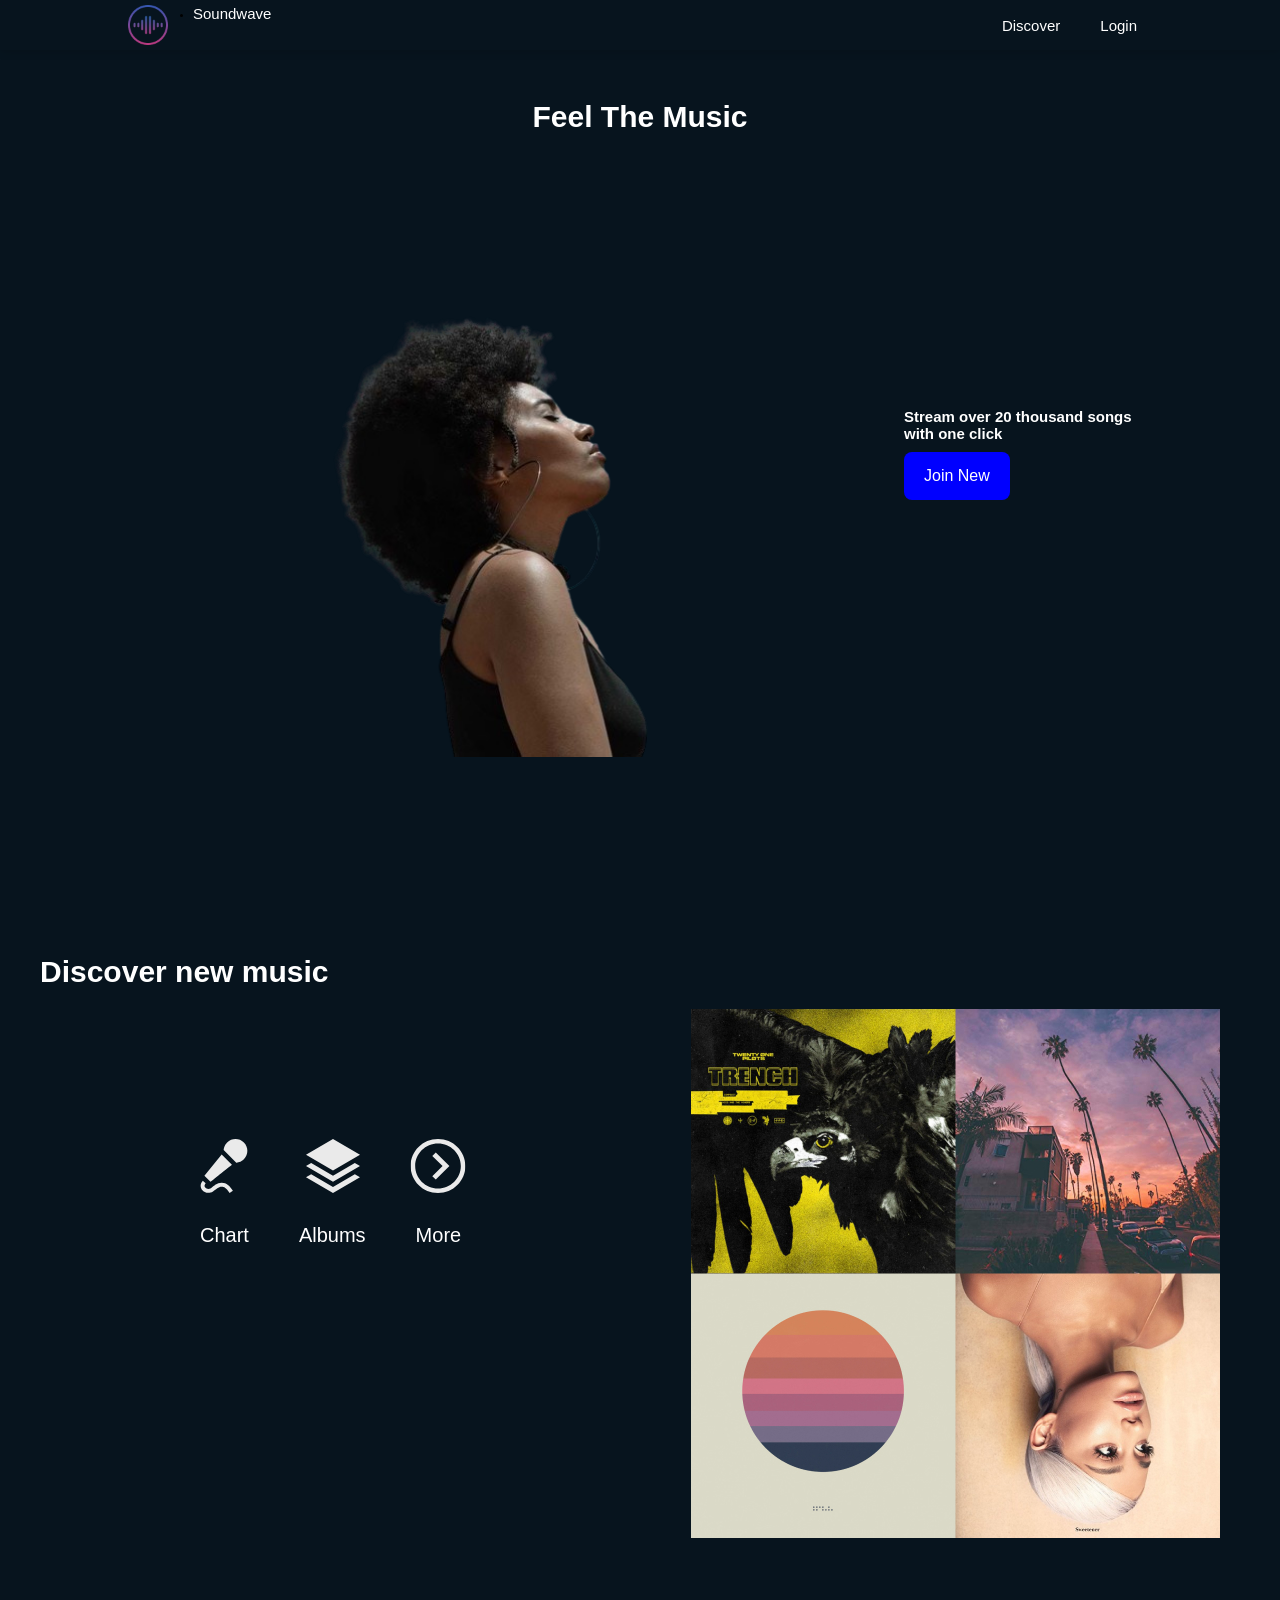
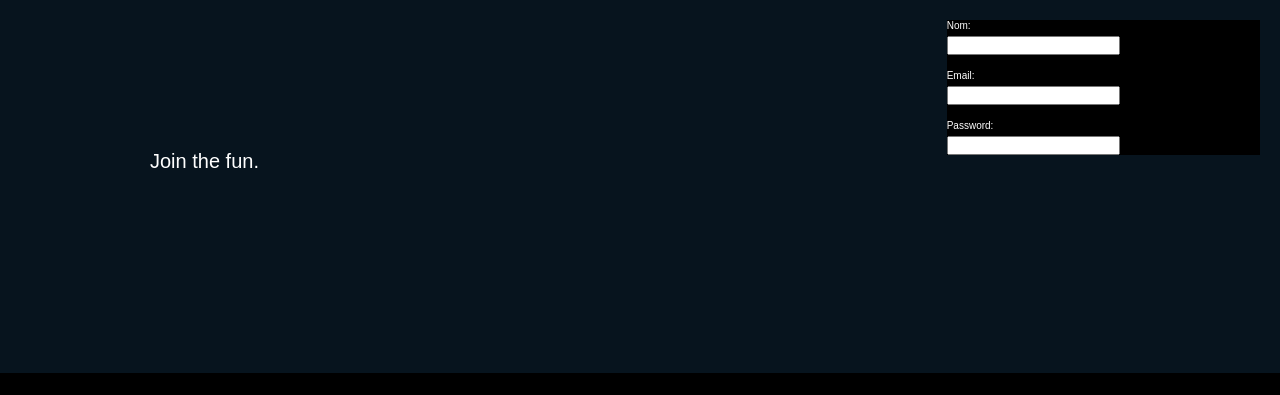
==== index.html @ 3f5ed32d "second commit" ====
<!DOCTYPE html>
<html lang="en">
<head>
    <meta charset="UTF-8">
    <meta name="viewport" content="width=device-width, initial-scale=1.0">
    <title>maquette responsive</title>
    <link rel="stylesheet" href="style.css">
</head>
<body>
    
    <header>
        <div class="logo">
            <img src="images/logo.png" alt="logo"> 
            <ul class="Soundwave">
                <li><a href="#" >Soundwave</a></li>
            </ul>
           
        </div>
        <ul class="menu">
            <li><a href="#acceuil">Discover</a></li>
            <li><a href="#espace">Login</a></li>
        </ul>
    </header>
    
    <!-- Pages 1 -->

    <section id="aboutes_us">
        <h2 class="titles">Feel The Music</h2>
        <div class="aboutu">
            <div class="left">
                <img src="images/img-removebg-preview.png">
            </div>
            <div class="right">
                <h3>Stream over 20 thousand songs with one click</h3>
                <button class="custom-button">Join New</button>
            </div>
        </div>
   </section>

   <!-- section Music -->

   <section class="content-section">
    <h2 class="title">Discover new music</h2>
    <div class="container">
        <div class="left">
           
            <div class="icon-description">
                <span class="icon"><img src="images/microphone (2).svg"></span>
                <p class="description">Chart</p>
            </div>
            <div class="icon-description">
                <span class="icon"><img src="images/albums (2).svg"></span>
                <p class="description">Albums</p>
            </div>
            <div class="icon-description">
                <span class="icon"><img src="images/more.svg"></span>
                <p class="description">More</p>
            </div>
        </div>
        <div class="right">
            <img src="images/covers.jpg">
        </div>
    </div>
</section>
 
<!-- Join the fun -->

<div class="container">
    <div class="left">
        <p>Join the fun.</p>
    </div>
    <div class="right">
        <form class="vos">
            <div class="input-group">
                <label for="name">Nom:</label>
                <input type="text" id="name" name="name">
            </div>
            <div class="input-group">
                <label for="email">Email:</label>
                <input type="email" id="email" name="email">
            </div>
            <div class="input-group">
                <label for="password">Password:</label>
                <input type="password" id="password" name="password">
            </div>
        </form>
    </div>
</div>

<section>
<footer class="foote">
    <div class="footer">
        <p>About Us</p>
        <p>Contact</p>
        </div>
        <div class="reseaux">
        <p>Twitter</p>
        <p>Facebook</p>
    </div>
</footer>
</section>
</body>
</html>
---- style.css ----
*{
   
     margin: 0; 
    padding: 0;
    box-sizing: border-box;
     font-family: 'Pappins' , sans-serif; 
}

body{
    overflow-x: hidden;
    padding: 0;
    margin: 0;
}
section {
    margin-top: 50px;
}
body {
    position: relative;
    background-color: #07141e;
}
html {
    scroll-behavior: smooth;
    font-size: 62.5%;
}




header {
    display: flex;
    align-items: center;
    justify-content: space-between;
    height: 50px;
    padding: 0 10%;
    position: fixed;
    top: 0;
    left: 0;
    right: 0;
    box-shadow: 0 0 10px rgba(0,0,0,0.2);  
    z-index: 10;
}

/* Menu  */

.menu li:last-of-type a {
    color: white; 
    
}


.custom-button {
    background-color: blue;
    color: white;
    border: none;
    padding: 15px 20px;
    font-size: 16px;
    cursor: pointer;
    border-radius: 8px;
    text-align: center;
    
}

.custom-button:hover {
    background-color: darkblue;
}




.logo img {
    width: 40px;
    margin-right: 25px;
    
}
.logo{
    display: flex;
}
.menu {
    display: flex;
    gap: 10px; /*  écart entre les éléments du menu */
}

.menu li {
   margin: 0 15px;
   list-style: none;
   color: white;
}
.menu li a {
     font-size: 15px; 
    text-decoration: 0; 
     color: #999; 
     position: relative; 
     color: white;
}

.Soundwave li a{
    color: #ffffff;
    font-size: 15px;
    text-decoration: none;
}
/* Page1 */


#aboutes_us {
    display: flex;
    align-items: center;
    height: calc(100vh - 50px);
    flex-direction: column;
    padding: 50px 10%;
    width: 100%;
}
.aboutu {
    display: flex;
    align-items: center;
    width: 100%;
    justify-content: space-between;
    height: 70vh;
}
.aboutu .left {
     width: 40%;
     display: flex;
     align-items: center;
     justify-content: center;
     height: 100vh;
}
.aboutu .left img {
    width: 90%;
}
.titles{
    font-size: 30px;
    color: #ffffff;
}
.aboutu .right {
    width: 60%;
}
.aboutu .right h3 {
    font-size:15px;
    margin: 10px 0;
    color: #ffffff;
}


/* section Music  */

.content-section {
    padding: 20px;
    background-color: #07141e;
    margin: 20px;
}

.container {
    display: flex;
    justify-content: space-between;
    align-items: flex-start;
}
.content-section h2{
   padding-top: 15px;
}

.left {
    display: flex;
    gap: 30px; 
}

.icon-description {
    display: flex;
    flex-direction: column;
    align-items: center;
    text-align: center;
}

.icon {
    font-size: 24px; 
    margin-bottom: 15px; 
}
.title{
    font-size: 30px;
    color: #ffffff;
}

.description {
    margin: 10px; 
    font-size: 25px; 
    color: #ffffff;
}

.right .image {
    width: 30px; 
    height: auto; 
}

@media (max-width: 768px) {
    .content {
        flex: 1 1 100%;
    }}


/* Join the fun */

.container {
    display: flex;
    justify-content: space-between;
}
.left {
    flex: 2;
    padding: 100px;
    margin: 50px;
}
.left p{
    color: #ffffff;
    text-align: center;
    font-size: 20px;
}
.right {
    flex: 1;
    padding: 20px;
}
.input-group {
    margin-bottom: 15px;
    border: blue;
    
    
   
}
.input-group label {
    display: block;
    margin-bottom: 5px;
    color: #ffffff;
}

.foote{
    display: flex;
    background-color: black;
    width: 300%;
    height: 300%;
}
.vos{
    background-color: black;
}
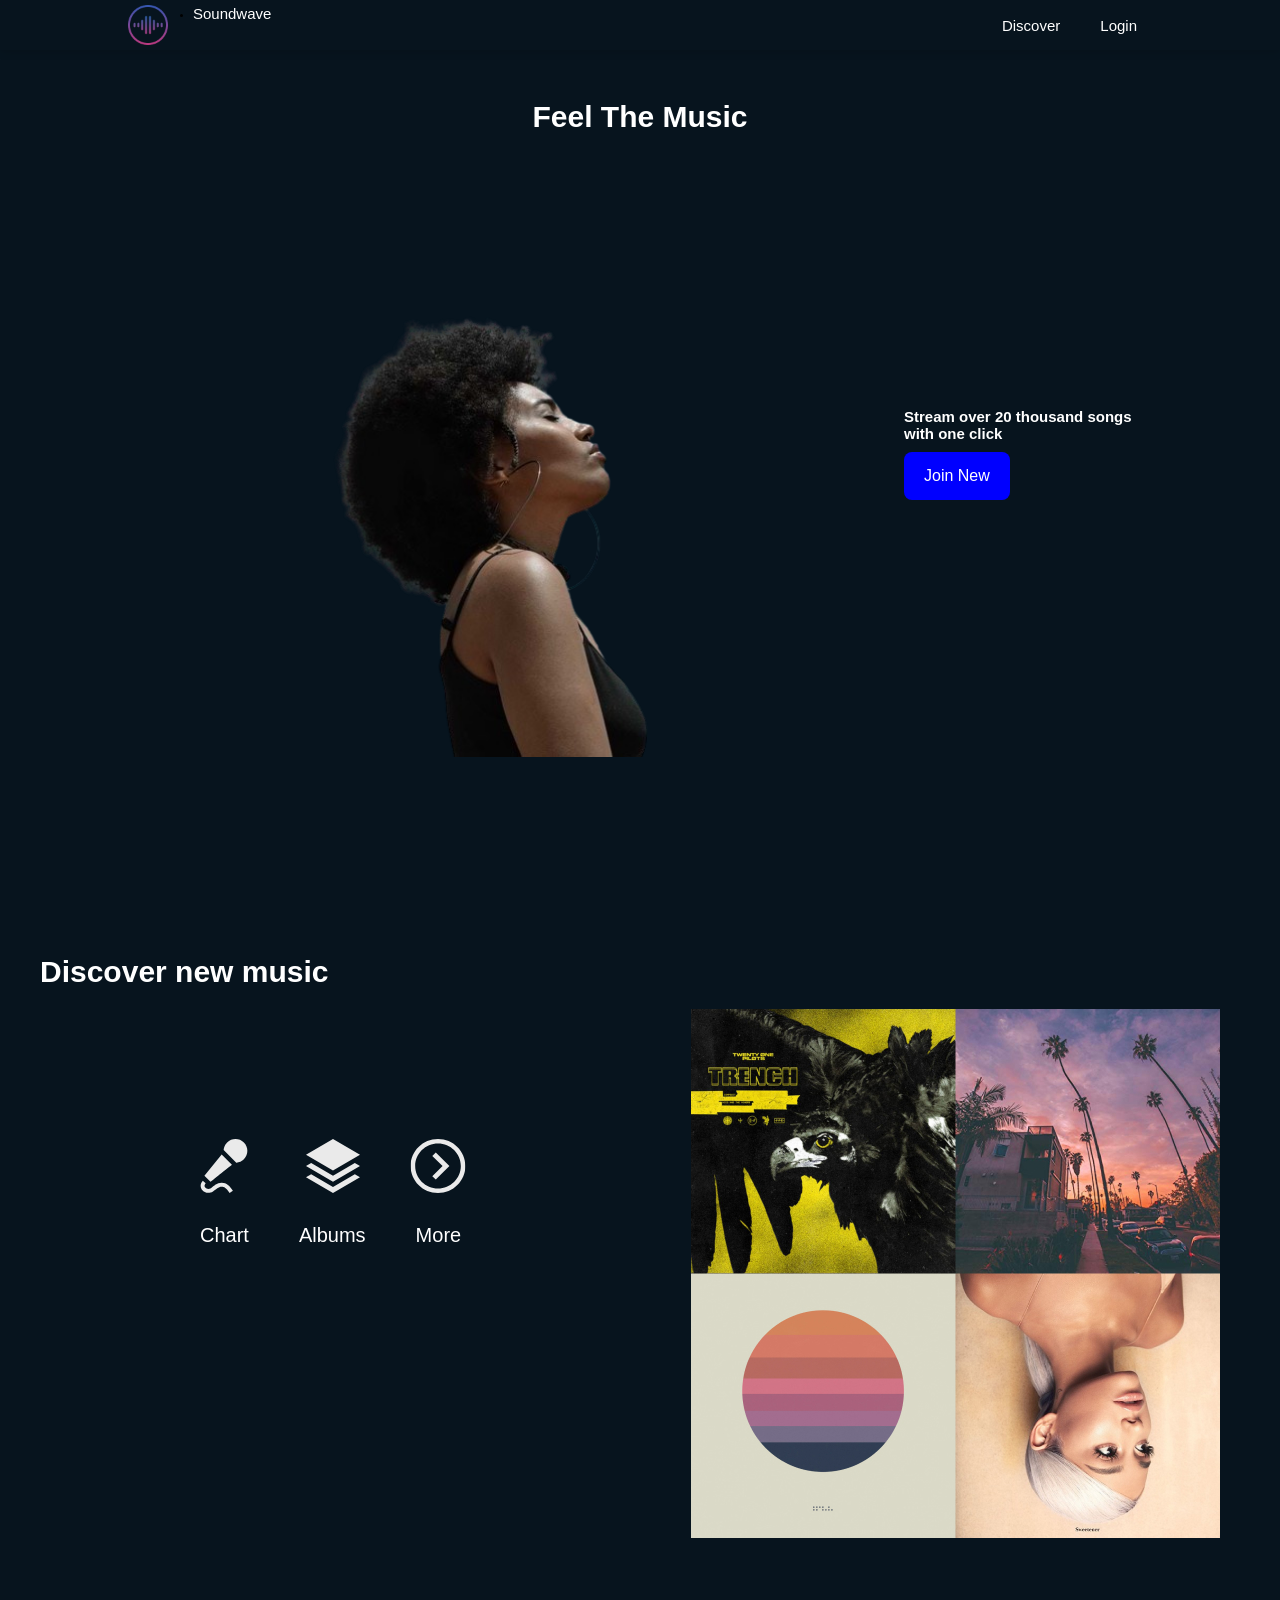
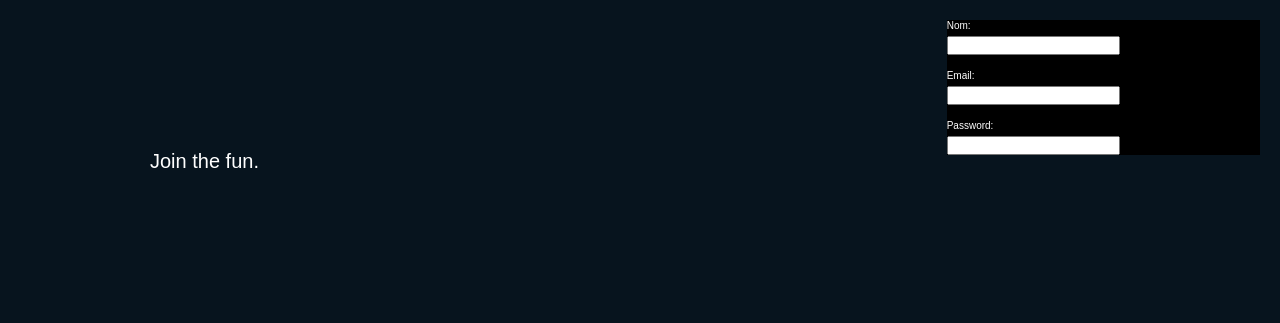
==== commit 85182cbe: "modifications" ====
--- a/index.html
+++ b/index.html
@@ -1,5 +1,5 @@
 <!DOCTYPE html>
-<html lang="en">
+<html lang="fr">
 <head>
     <meta charset="UTF-8">
     <meta name="viewport" content="width=device-width, initial-scale=1.0">
@@ -28,7 +28,7 @@
         <h2 class="titles">Feel The Music</h2>
         <div class="aboutu">
             <div class="left">
-                <img src="images/img-removebg-preview.png">
+                <img src="images/img-removebg-preview.png" alt="photo">
             </div>
             <div class="right">
                 <h3>Stream over 20 thousand songs with one click</h3>
@@ -45,20 +45,20 @@
         <div class="left">
            
             <div class="icon-description">
-                <span class="icon"><img src="images/microphone (2).svg"></span>
+                <span class="icon"><img src="images/microphone.svg" alt="icon"></span>
                 <p class="description">Chart</p>
             </div>
             <div class="icon-description">
-                <span class="icon"><img src="images/albums (2).svg"></span>
+                <span class="icon"><img src="images/albums.svg" alt="icon"></span>
                 <p class="description">Albums</p>
             </div>
             <div class="icon-description">
-                <span class="icon"><img src="images/more.svg"></span>
+                <span class="icon"><img src="images/more.svg" alt="icon"></span>
                 <p class="description">More</p>
             </div>
         </div>
         <div class="right">
-            <img src="images/covers.jpg">
+            <img src="images/covers.jpg" alt="icon">
         </div>
     </div>
 </section>
@@ -87,7 +87,7 @@
     </div>
 </div>
 
-<section>
+<!-- <section>
 <footer class="foote">
     <div class="footer">
         <p>About Us</p>
@@ -97,7 +97,7 @@
         <p>Twitter</p>
         <p>Facebook</p>
     </div>
-</footer>
+</footer> -->
 </section>
 </body>
 </html>
